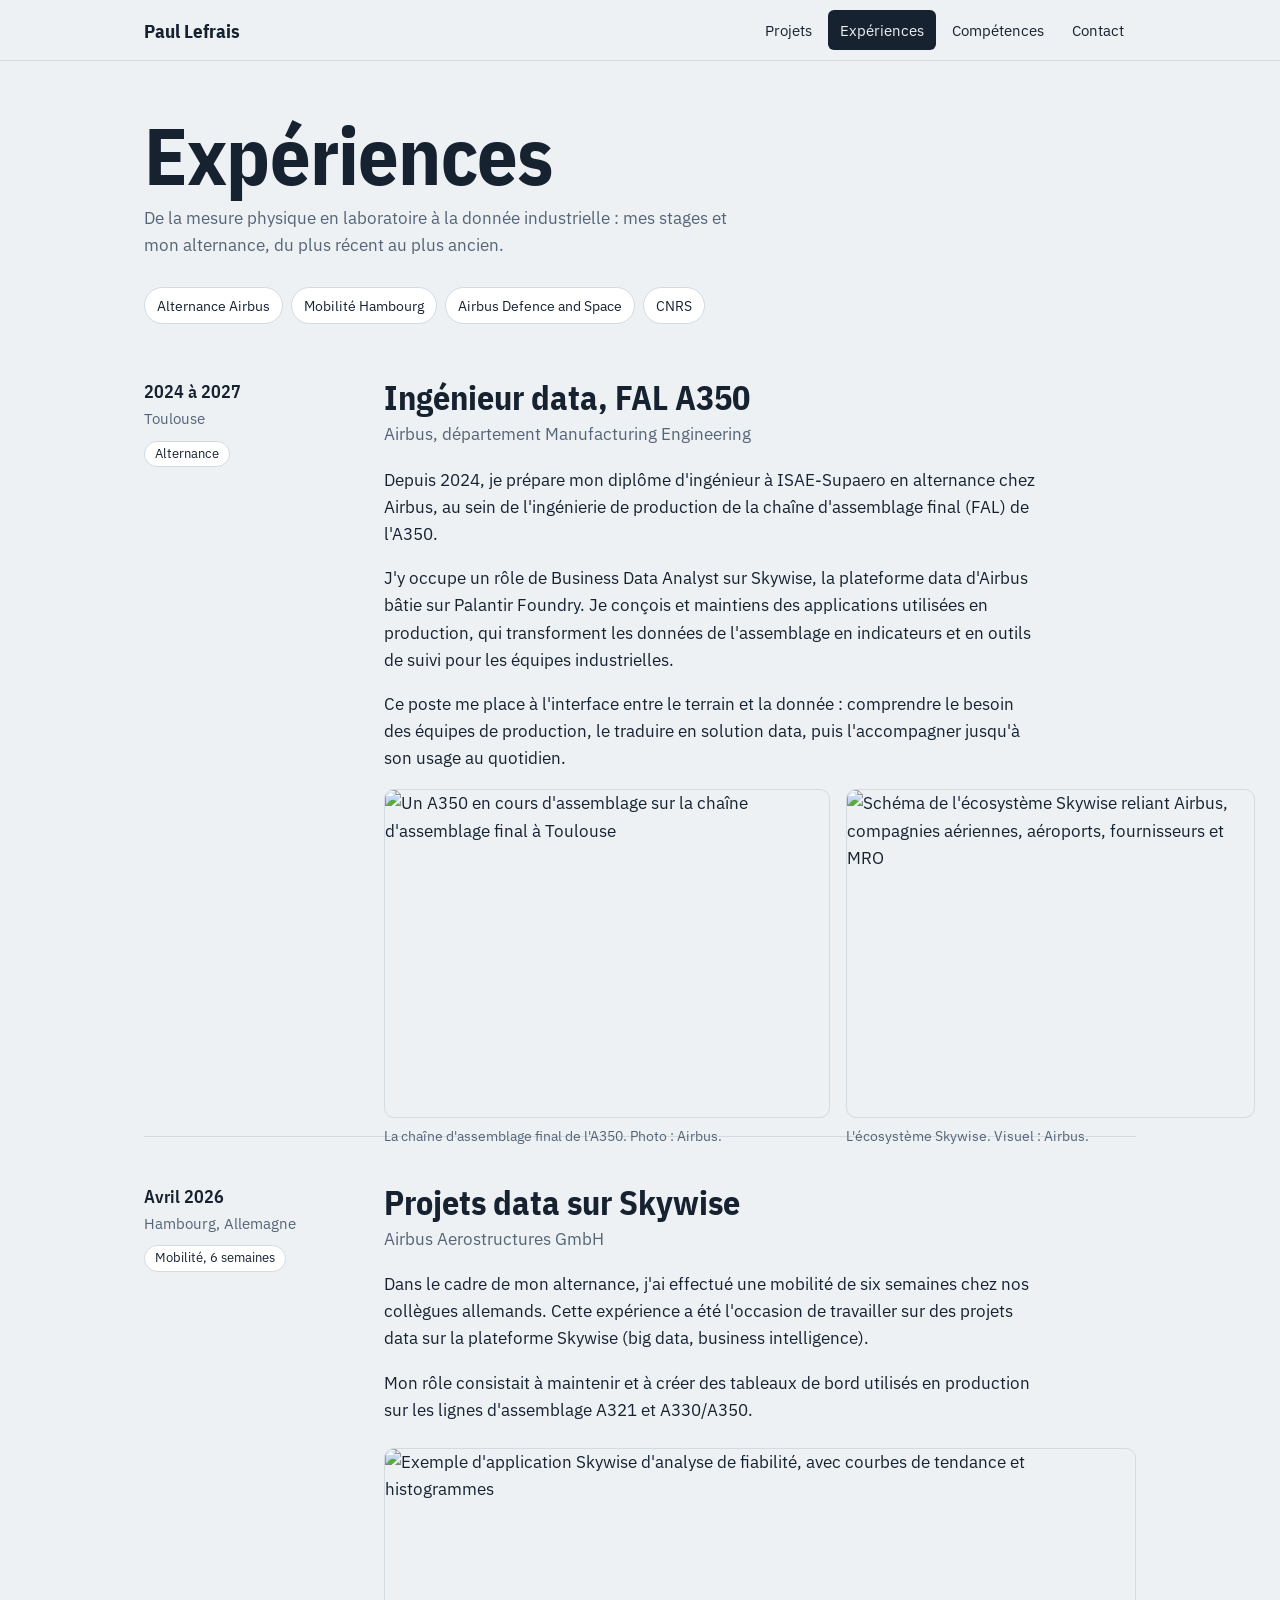
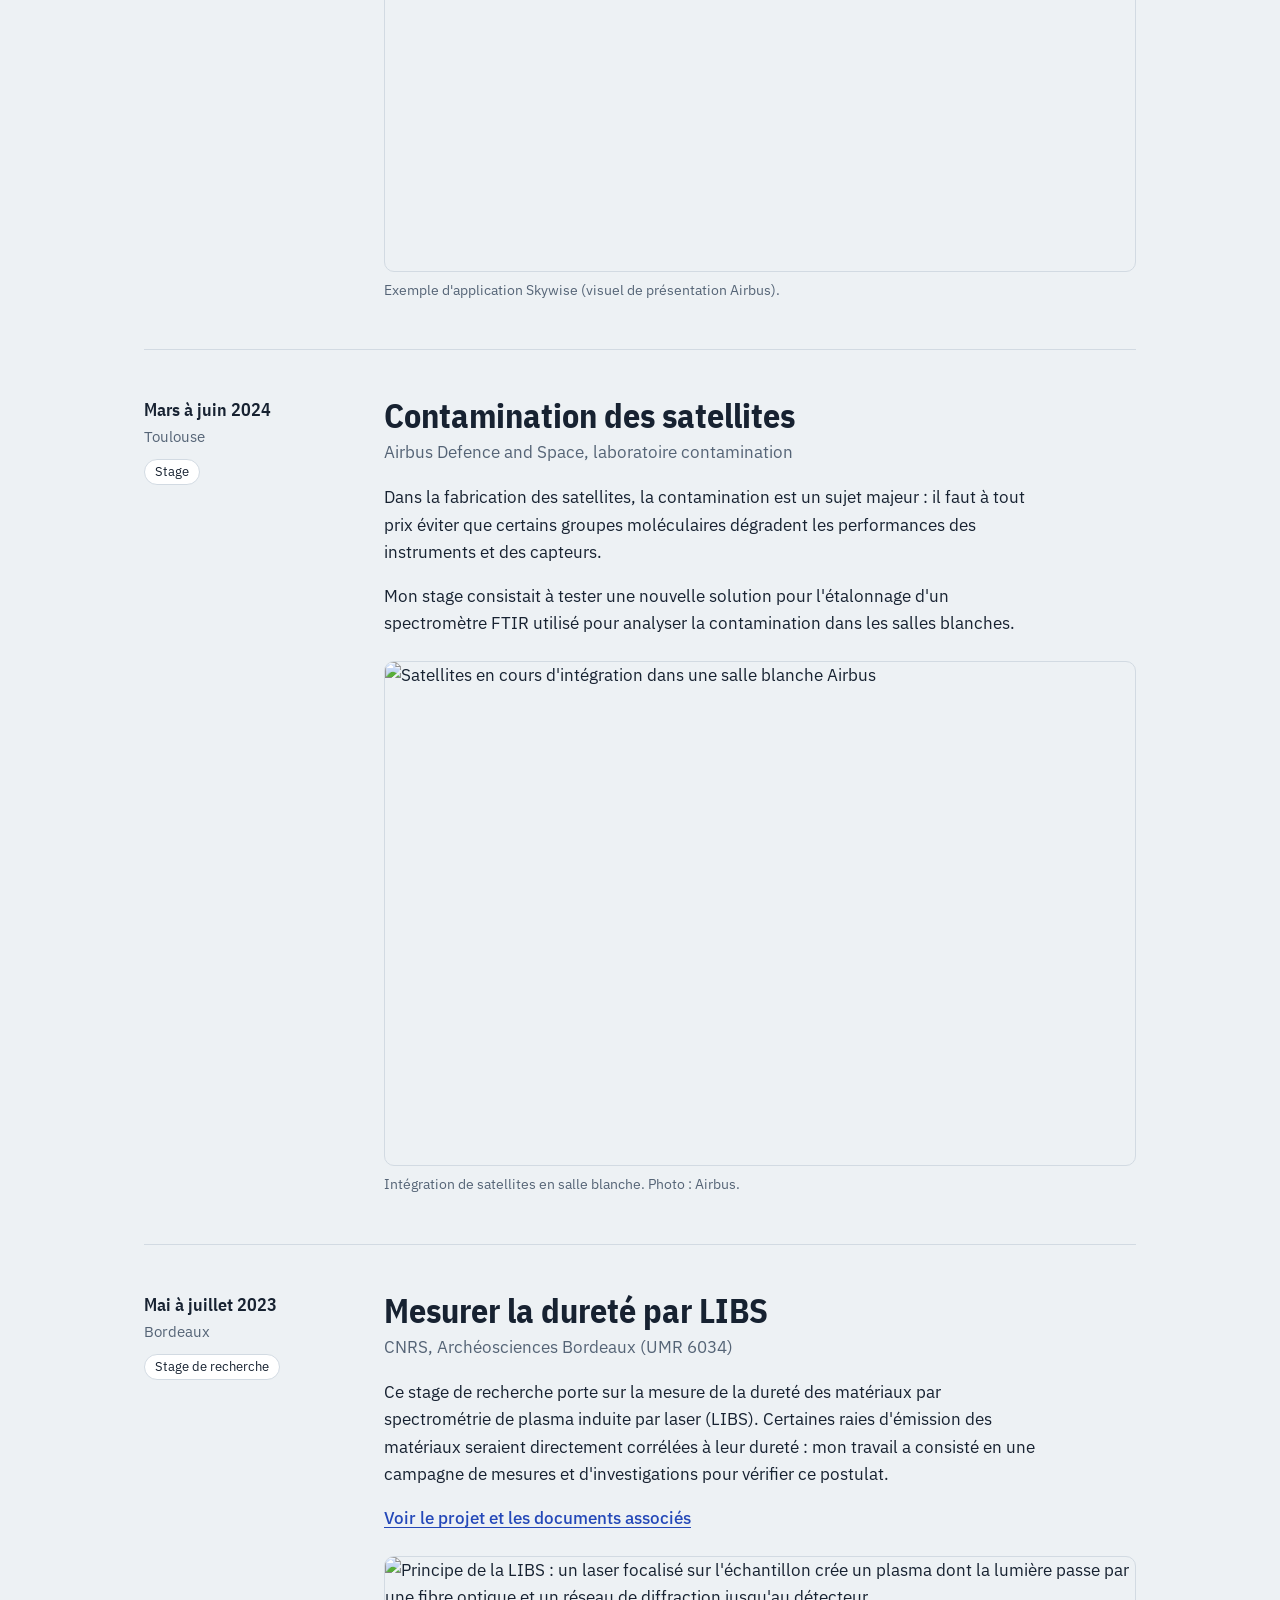
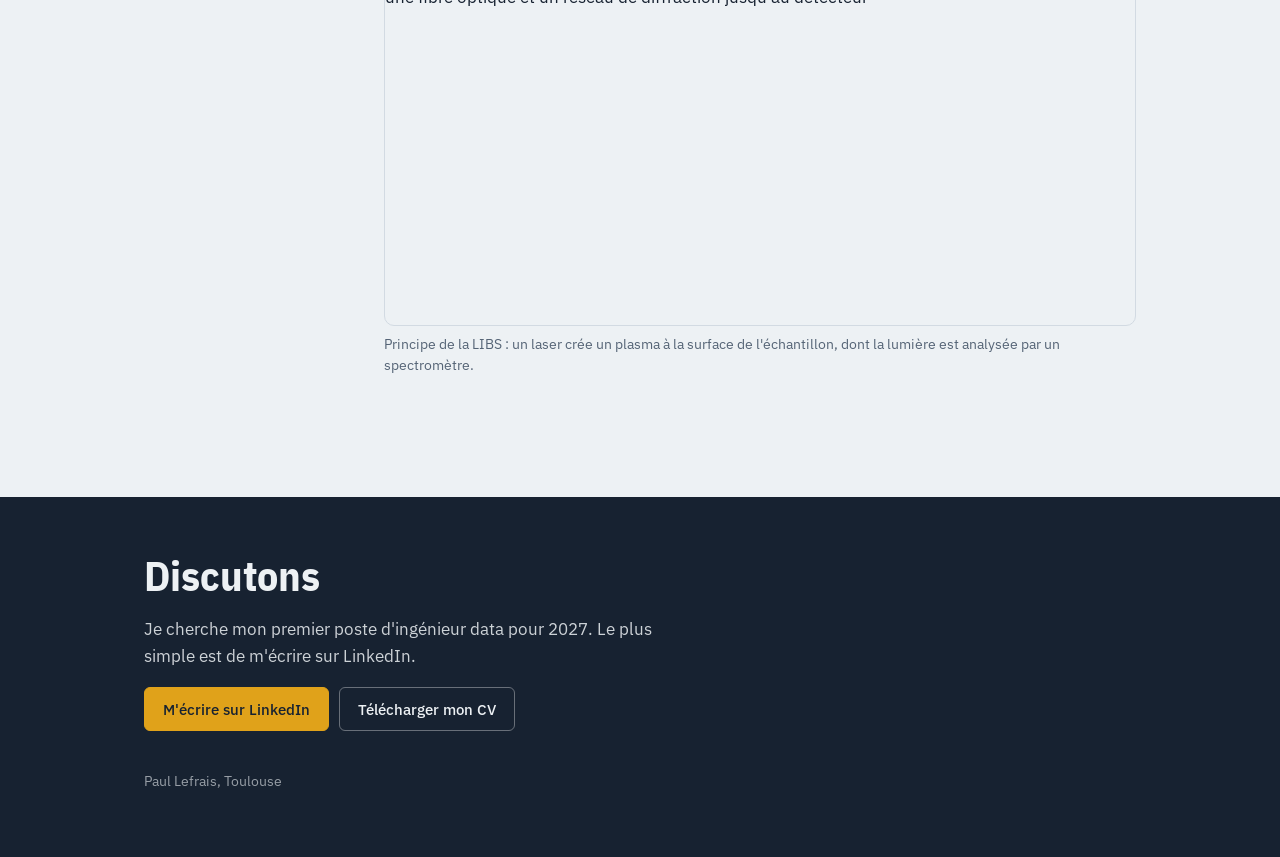
==== experiences.html @ e21dc1cb "Add files via upload" ====
<!DOCTYPE html>
<html lang="fr">
<head>
<meta charset="utf-8">
<meta name="viewport" content="width=device-width, initial-scale=1, viewport-fit=cover">
<title>Expériences | Paul Lefrais</title>
<meta name="description" content="Alternance Airbus (FAL A350, Skywise), mobilité à Hambourg, stages chez Airbus Defence and Space et au CNRS.">
<meta property="og:title" content="Expériences | Paul Lefrais">
<meta property="og:image" content="images/fal-a350.jpg">
<link rel="icon" href="data:image/svg+xml,<svg xmlns='http://www.w3.org/2000/svg' viewBox='0 0 32 32'><rect width='32' height='32' rx='6' fill='%23172231'/><path d='M4 24 L10 24 L13 10 L16 24 L19 18 L22 24 L28 24' stroke='%23F2B632' stroke-width='2.5' fill='none'/></svg>">
<link rel="preconnect" href="https://fonts.googleapis.com">
<link rel="preconnect" href="https://fonts.gstatic.com" crossorigin>
<link href="https://fonts.googleapis.com/css2?family=IBM+Plex+Sans+Condensed:wght@500;600;700&family=IBM+Plex+Sans:ital,wght@0,400;0,500;0,600;1,400&display=swap" rel="stylesheet">
<link rel="stylesheet" href="style.css">
</head>
<body>

<header class="topbar">
  <div class="wrap">
    <a class="brand" href="index.html">Paul Lefrais</a>
    <nav class="menu" aria-label="Navigation principale">
      <a href="index.html#projets">Projets</a>
      <a href="experiences.html" aria-current="page">Expériences</a>
      <a href="index.html#competences">Compétences</a>
      <a href="index.html#contact">Contact</a>
    </nav>
  </div>
</header>

<main class="wrap">
  <div class="page-head">
    <h1>Expériences</h1>
    <p>De la mesure physique en laboratoire à la donnée industrielle : mes stages et mon alternance, du plus récent au plus ancien.</p>
    <ul class="exp-index">
      <li><a href="#airbus-alternance">Alternance Airbus</a></li>
      <li><a href="#hambourg">Mobilité Hambourg</a></li>
      <li><a href="#airbus-ds">Airbus Defence and Space</a></li>
      <li><a href="#cnrs">CNRS</a></li>
    </ul>
  </div>

  <!-- ============ Alternance ============ -->
  <article class="xp" id="airbus-alternance">
    <div class="xp-when">
      <p class="dates">2024 à 2027</p>
      <p class="place">Toulouse</p>
      <span class="tag">Alternance</span>
    </div>
    <div>
      <h2>Ingénieur data, FAL A350</h2>
      <p class="org">Airbus, département Manufacturing Engineering</p>
      <p>Depuis 2024, je prépare mon diplôme d'ingénieur à ISAE-Supaero en alternance chez Airbus, au sein de l'ingénierie de production de la chaîne d'assemblage final (FAL) de l'A350.</p>
      <p>J'y occupe un rôle de Business Data Analyst sur Skywise, la plateforme data d'Airbus bâtie sur Palantir Foundry. Je conçois et maintiens des applications utilisées en production, qui transforment les données de l'assemblage en indicateurs et en outils de suivi pour les équipes industrielles.</p>
      <p>Ce poste me place à l'interface entre le terrain et la donnée : comprendre le besoin des équipes de production, le traduire en solution data, puis l'accompagner jusqu'à son usage au quotidien.</p>
      <div class="pair">
        <figure>
          <img src="images/fal-a350.jpg" alt="Un A350 en cours d'assemblage sur la chaîne d'assemblage final à Toulouse" width="1024" height="683" loading="lazy">
          <figcaption>La chaîne d'assemblage final de l'A350. Photo : Airbus.</figcaption>
        </figure>
        <figure>
          <img src="images/skywise-ecosysteme.jpg" alt="Schéma de l'écosystème Skywise reliant Airbus, compagnies aériennes, aéroports, fournisseurs et MRO" width="1400" height="1020" loading="lazy">
          <figcaption>L'écosystème Skywise. Visuel : Airbus.</figcaption>
        </figure>
      </div>
    </div>
  </article>

  <!-- ============ Hambourg ============ -->
  <article class="xp" id="hambourg">
    <div class="xp-when">
      <p class="dates">Avril 2026</p>
      <p class="place">Hambourg, Allemagne</p>
      <span class="tag">Mobilité, 6 semaines</span>
    </div>
    <div>
      <h2>Projets data sur Skywise</h2>
      <p class="org">Airbus Aerostructures GmbH</p>
      <p>Dans le cadre de mon alternance, j'ai effectué une mobilité de six semaines chez nos collègues allemands. Cette expérience a été l'occasion de travailler sur des projets data sur la plateforme Skywise (big data, business intelligence).</p>
      <p>Mon rôle consistait à maintenir et à créer des tableaux de bord utilisés en production sur les lignes d'assemblage A321 et A330/A350.</p>
      <figure>
        <img src="images/skywise-reliability.jpg" alt="Exemple d'application Skywise d'analyse de fiabilité, avec courbes de tendance et histogrammes" width="1400" height="787" loading="lazy">
        <figcaption>Exemple d'application Skywise (visuel de présentation Airbus).</figcaption>
      </figure>
    </div>
  </article>

  <!-- ============ Airbus DS ============ -->
  <article class="xp" id="airbus-ds">
    <div class="xp-when">
      <p class="dates">Mars à juin 2024</p>
      <p class="place">Toulouse</p>
      <span class="tag">Stage</span>
    </div>
    <div>
      <h2>Contamination des satellites</h2>
      <p class="org">Airbus Defence and Space, laboratoire contamination</p>
      <p>Dans la fabrication des satellites, la contamination est un sujet majeur : il faut à tout prix éviter que certains groupes moléculaires dégradent les performances des instruments et des capteurs.</p>
      <p>Mon stage consistait à tester une nouvelle solution pour l'étalonnage d'un spectromètre FTIR utilisé pour analyser la contamination dans les salles blanches.</p>
      <figure>
        <img src="images/airbus-ds-satellite.jpg" alt="Satellites en cours d'intégration dans une salle blanche Airbus" width="1400" height="939" loading="lazy">
        <figcaption>Intégration de satellites en salle blanche. Photo : Airbus.</figcaption>
      </figure>
    </div>
  </article>

  <!-- ============ CNRS ============ -->
  <article class="xp" id="cnrs">
    <div class="xp-when">
      <p class="dates">Mai à juillet 2023</p>
      <p class="place">Bordeaux</p>
      <span class="tag">Stage de recherche</span>
    </div>
    <div>
      <h2>Mesurer la dureté par LIBS</h2>
      <p class="org">CNRS, Archéosciences Bordeaux (UMR 6034)</p>
      <p>Ce stage de recherche porte sur la mesure de la dureté des matériaux par spectrométrie de plasma induite par laser (LIBS). Certaines raies d'émission des matériaux seraient directement corrélées à leur dureté : mon travail a consisté en une campagne de mesures et d'investigations pour vérifier ce postulat.</p>
      <p><a class="link-proj" href="index.html#projet-libs">Voir le projet et les documents associés</a></p>
      <figure>
        <img src="images/libs-schema.jpg" alt="Principe de la LIBS : un laser focalisé sur l'échantillon crée un plasma dont la lumière passe par une fibre optique et un réseau de diffraction jusqu'au détecteur" width="1400" height="686" loading="lazy">
        <figcaption>Principe de la LIBS : un laser crée un plasma à la surface de l'échantillon, dont la lumière est analysée par un spectromètre.</figcaption>
      </figure>
    </div>
  </article>
</main>

<div class="contact" id="contact">
  <div class="wrap">
    <h2>Discutons</h2>
    <p>Je cherche mon premier poste d'ingénieur data pour 2027. Le plus simple est de m'écrire sur LinkedIn.</p>
    <div class="actions">
      <a class="btn primary" href="https://www.linkedin.com/in/paullefrais" target="_blank" rel="noopener">M'écrire sur LinkedIn</a>
      <a class="btn" href="cv.pdf" download>Télécharger mon CV</a>
    </div>
    <footer>Paul Lefrais, Toulouse</footer>
  </div>
</div>

</body>
</html>
---- style.css ----
/* =========================================================
   Portfolio Paul Lefrais — styles partagés (index + expériences)
   ========================================================= */
:root{
  --mist:#EDF1F4; --paper:#FFFFFF; --ink:#172231; --muted:#556476;
  --rule:#D2DAE2; --accent:#2448B8; --signal:#E0A21A;
  --sans:"IBM Plex Sans",system-ui,-apple-system,"Segoe UI",Roboto,sans-serif;
  --cond:"IBM Plex Sans Condensed","Arial Narrow",system-ui,sans-serif;
  box-sizing:border-box;
  padding-top:env(safe-area-inset-top,0px); padding-bottom:env(safe-area-inset-bottom,0px);
}
@media (prefers-color-scheme:dark){
  :root:not([data-theme="light"]){
    --mist:#0F1722; --paper:#162131; --ink:#E6ECF2; --muted:#9AA9BA;
    --rule:#2A3950; --accent:#7F9CFF; --signal:#F2B632;
  }
}
:root[data-theme="dark"]{
  --mist:#0F1722; --paper:#162131; --ink:#E6ECF2; --muted:#9AA9BA;
  --rule:#2A3950; --accent:#7F9CFF; --signal:#F2B632;
}
*,*::before,*::after{box-sizing:inherit}
[hidden]{display:none !important}
html{scroll-behavior:smooth; scroll-padding-top:calc(env(safe-area-inset-top,0px) + 72px)}
body{margin:0; background:var(--mist); color:var(--ink); font:400 1.0625rem/1.6 var(--sans); -webkit-font-smoothing:antialiased}
img{max-width:100%; height:auto; display:block}
a{color:var(--accent); text-underline-offset:3px}
a:focus-visible,button:focus-visible{outline:3px solid var(--signal); outline-offset:3px; border-radius:4px}
.wrap{max-width:1040px; margin:0 auto; padding:0 24px}

/* ---------- Barre de navigation ---------- */
.topbar{position:sticky; top:0; z-index:20; background:color-mix(in srgb, var(--mist) 88%, transparent); backdrop-filter:blur(10px); -webkit-backdrop-filter:blur(10px); border-bottom:1px solid var(--rule); padding-top:env(safe-area-inset-top,0px); margin-top:calc(-1 * env(safe-area-inset-top,0px))}
.topbar .wrap{display:flex; align-items:center; gap:24px; height:60px}
.brand{font:700 1.2rem var(--cond); color:var(--ink); text-decoration:none; white-space:nowrap}
.menu{display:flex; gap:4px; margin-left:auto; overflow-x:auto; scrollbar-width:none}
.menu::-webkit-scrollbar{display:none}
.menu a{padding:8px 12px; border-radius:6px; color:var(--ink); text-decoration:none; font-size:0.95rem; white-space:nowrap}
.menu a:hover{background:var(--paper)}
.menu a[aria-current="page"]{background:var(--ink); color:var(--mist)}

/* ---------- Boutons ---------- */
.actions{display:flex; flex-wrap:wrap; gap:10px}
.btn{display:inline-flex; align-items:center; gap:8px; padding:11px 18px; border-radius:6px; font:500 0.95rem var(--sans); text-decoration:none; border:1px solid var(--rule); color:var(--ink); background:var(--paper)}
.btn:hover{border-color:var(--ink)}
.btn.primary{background:var(--ink); color:var(--mist); border-color:var(--ink)}
.btn.primary:hover{background:var(--accent); border-color:var(--accent)}

/* ---------- Hero ---------- */
.hero{padding:56px 0 24px}
.id{display:flex; gap:28px; align-items:center}
.id img{width:112px; height:112px; border-radius:50%; object-fit:cover; flex:none; border:3px solid var(--paper); box-shadow:0 0 0 1px var(--rule)}
h1{font:700 clamp(2.8rem,7vw,5rem)/0.95 var(--cond); letter-spacing:-0.01em; margin:0}
.role{margin:10px 0 0; color:var(--muted); font-size:1.05rem}
.pitch{max-width:62ch; font-size:clamp(1.15rem,2.2vw,1.35rem); line-height:1.5; margin:36px 0 28px}

/* ---------- Frise chronologique ---------- */
.frise-head{display:flex; align-items:baseline; justify-content:space-between; gap:16px; flex-wrap:wrap; margin:56px 0 14px}
.frise-head h2{font-size:1.6rem; margin:0}
.frise-head p{margin:0; color:var(--muted); font-size:0.92rem}
.frise{display:grid; grid-template-columns:120px minmax(0,1fr); background:var(--paper); border:1px solid var(--rule); border-radius:10px; overflow:hidden}
.lanes{border-right:1px solid var(--rule); padding-top:34px}
.lane-name{display:flex; align-items:center; padding:0 14px; font:600 0.95rem var(--cond); color:var(--muted); border-top:1px solid var(--rule)}
.track-scroll{overflow-x:auto; -webkit-overflow-scrolling:touch}
.track{position:relative; min-width:880px}
.axis{position:relative; height:34px}
.axis span{position:absolute; top:8px; transform:translateX(-50%); font-size:0.8rem; color:var(--muted)}
.gridline{position:absolute; top:34px; bottom:0; width:1px; background:var(--rule); opacity:.7}
.today{position:absolute; top:26px; bottom:0; width:2px; background:var(--accent)}
.today::before{content:""; position:absolute; top:-5px; left:-4px; width:10px; height:10px; border-radius:50%; background:var(--accent)}
.today-key{display:inline-block; width:10px; height:10px; border-radius:50%; background:var(--accent); margin-right:6px; vertical-align:0}
.lane{position:relative; border-top:1px solid var(--rule)}
.item{position:absolute; height:30px; min-width:max-content; padding:0 12px; border-radius:6px; font:500 0.85rem var(--sans); white-space:nowrap; cursor:pointer; text-align:left; display:flex; align-items:center; border:1.5px solid var(--ink); background:var(--paper); color:var(--ink)}
.item.exp{background:var(--ink); color:var(--mist)}
.item.proj{border-color:var(--signal); background:color-mix(in srgb, var(--signal) 16%, var(--paper))}
.item.ongoing{border-style:dashed}
.item:hover,.item[aria-expanded="true"]{box-shadow:0 0 0 3px color-mix(in srgb, var(--accent) 35%, transparent)}
.frise-foot{display:flex; justify-content:space-between; gap:12px; flex-wrap:wrap; margin:10px 0 0; font-size:0.9rem; color:var(--muted)}
.swipe{display:none}

/* Carte d'aperçu (survol / tap) */
.peek{position:fixed; z-index:40; width:320px; background:var(--paper); color:var(--ink); border:1px solid var(--rule); border-radius:10px; box-shadow:0 12px 32px rgba(15,23,34,.22); overflow:hidden}
.peek[hidden]{display:none}
.peek img{width:100%; height:150px; object-fit:cover; background:var(--mist)}
.peek-body{padding:14px 16px 16px}
.peek-kind{font-size:0.8rem; color:var(--muted); margin:0}
.peek h3{font:600 1.15rem/1.25 var(--cond); margin:2px 0 6px}
.peek p{margin:0; font-size:0.92rem; line-height:1.5}
.peek a.more{display:inline-block; margin-top:10px; font-weight:500; font-size:0.92rem}
.peek-close{display:none; position:absolute; top:8px; right:8px; width:34px; height:34px; border-radius:50%; border:none; background:rgba(15,23,34,.65); color:#fff; font-size:1.1rem; cursor:pointer}
@media (prefers-reduced-motion:no-preference){
  .peek:not([hidden]){animation:peek-in .16s ease-out}
  @keyframes peek-in{from{opacity:0; transform:translateY(4px)}}
}

/* ---------- Sections ---------- */
section{padding:72px 0 8px}
h2{font:700 clamp(1.9rem,4vw,2.6rem)/1.1 var(--cond); margin:0 0 8px}
.lede{color:var(--muted); margin:0 0 40px; max-width:62ch}

/* Projets */
.project{display:grid; grid-template-columns:minmax(0,5fr) minmax(0,6fr); gap:40px; align-items:start; padding:40px 0; border-top:1px solid var(--rule)}
.project:nth-of-type(even) .fig{order:2}
.fig{background:var(--paper); border:1px solid var(--rule); border-radius:10px; padding:20px; display:flex; align-items:center; justify-content:center; min-height:220px}
.fig.logo img{max-width:200px}
.fig svg{width:100%; height:auto}
.project h3{font:600 1.55rem/1.2 var(--cond); margin:0 0 4px}
.ctx{color:var(--muted); font-size:0.95rem; margin:0 0 18px}
.status{display:inline-block; font:500 0.8rem var(--sans); color:var(--accent); border:1px solid currentColor; border-radius:99px; padding:1px 10px; margin-left:8px; vertical-align:middle}
.project dl{margin:0; display:grid; grid-template-columns:auto 1fr; gap:6px 16px}
.project dt{font-weight:600; font-size:0.95rem}
.project dd{margin:0; max-width:58ch}
.tools{display:flex; flex-wrap:wrap; gap:6px; margin:18px 0 0; padding:0; list-style:none}
.tools li{font-size:0.85rem; padding:3px 10px; border-radius:4px; background:var(--paper); border:1px solid var(--rule)}

/* Documents (PDF, présentations) */
.docs{display:flex; flex-wrap:wrap; gap:12px; margin:22px 0 0}
.doc{display:flex; align-items:center; gap:12px; padding:8px 14px 8px 8px; background:var(--paper); border:1px solid var(--rule); border-radius:8px; text-decoration:none; color:var(--ink); max-width:100%}
.doc:hover{border-color:var(--ink)}
.doc-thumb{width:64px; height:46px; border-radius:4px; object-fit:cover; flex:none; border:1px solid var(--rule)}
.doc-ph{width:64px; height:46px; border-radius:4px; flex:none; display:flex; align-items:center; justify-content:center; font:700 0.8rem var(--cond); letter-spacing:.04em; color:var(--paper); background:var(--accent)}
.doc strong{display:block; font-size:0.93rem; font-weight:500}
.doc small{color:var(--muted); font-size:0.8rem}

/* Compétences */
.skills{display:grid; grid-template-columns:repeat(3,minmax(0,1fr)); gap:32px}
.skills h3{font:600 1.15rem var(--cond); margin:0 0 10px}
.skills ul{margin:0; padding:0; list-style:none}
.skills li{padding:7px 0; border-bottom:1px solid var(--rule); font-size:0.97rem}

/* ---------- Page Expériences ---------- */
.page-head{padding:56px 0 8px}
.page-head p{color:var(--muted); max-width:60ch; margin:12px 0 0}
.exp-index{display:flex; flex-wrap:wrap; gap:8px; margin:28px 0 0; padding:0; list-style:none}
.exp-index a{display:block; padding:6px 12px; border:1px solid var(--rule); border-radius:99px; background:var(--paper); color:var(--ink); text-decoration:none; font-size:0.9rem}
.exp-index a:hover{border-color:var(--ink)}
.xp{display:grid; grid-template-columns:200px minmax(0,1fr); gap:40px; padding:48px 0; border-top:1px solid var(--rule)}
.xp:first-of-type{border-top:none}
.xp-when{position:sticky; top:84px; align-self:start}
.xp-when .dates{font:600 1.1rem var(--cond); margin:0}
.xp-when .place{color:var(--muted); font-size:0.92rem; margin:4px 0 0}
.xp-when .tag{display:inline-block; margin-top:10px; font-size:0.8rem; padding:2px 10px; border-radius:99px; border:1px solid var(--rule); background:var(--paper)}
.xp h2{font-size:clamp(1.6rem,3.2vw,2.1rem); margin:0 0 4px}
.xp .org{color:var(--muted); margin:0 0 18px}
.xp p{max-width:66ch}
.xp figure{margin:24px 0 0}
.xp figure img{border-radius:10px; border:1px solid var(--rule); width:100%}
.xp figcaption{font-size:0.85rem; color:var(--muted); margin-top:8px}
.xp .pair{display:grid; grid-template-columns:1fr 1fr; gap:16px}
.xp .pair figure{margin:0}
.xp .pair img{height:100%; object-fit:cover}
.xp .link-proj{font-weight:500}

/* ---------- Contact ---------- */
.contact{margin:72px 0 0; padding:56px 0 64px; background:var(--ink); color:var(--mist)}
.contact h2{color:var(--mist)}
.contact p{max-width:56ch; opacity:.85}
.contact .btn{background:transparent; color:var(--mist); border-color:rgba(255,255,255,.35)}
.contact .btn:hover{border-color:var(--signal)}
.contact .btn.primary{background:var(--signal); color:#172231; border-color:var(--signal)}
footer{font-size:0.85rem; opacity:.6; margin-top:40px}

/* ---------- Mobile ---------- */
@media (max-width:760px){
  .topbar .wrap{gap:12px}
  .brand{display:none}
  .menu{margin-left:0}
  .hero{padding-top:32px}
  .id{gap:18px}
  .id img{width:84px; height:84px}
  .frise{grid-template-columns:92px minmax(0,1fr)}
  .lane-name{padding:0 10px; font-size:0.85rem}
  .swipe{display:inline}
  .hint-desk{display:none}
  .menu{gap:0} .menu a{padding:8px 8px; font-size:0.88rem}
  .project{grid-template-columns:1fr; gap:24px}
  .project:nth-of-type(even) .fig{order:0}
  .skills{grid-template-columns:1fr; gap:36px}
  .xp{grid-template-columns:1fr; gap:12px}
  .xp-when{position:static}
  .xp .pair{grid-template-columns:1fr}
}
@media (max-width:640px){
  .peek{left:12px !important; right:12px; top:auto !important; bottom:calc(12px + env(safe-area-inset-bottom,0px)); width:auto}
  .peek-close{display:block}
}
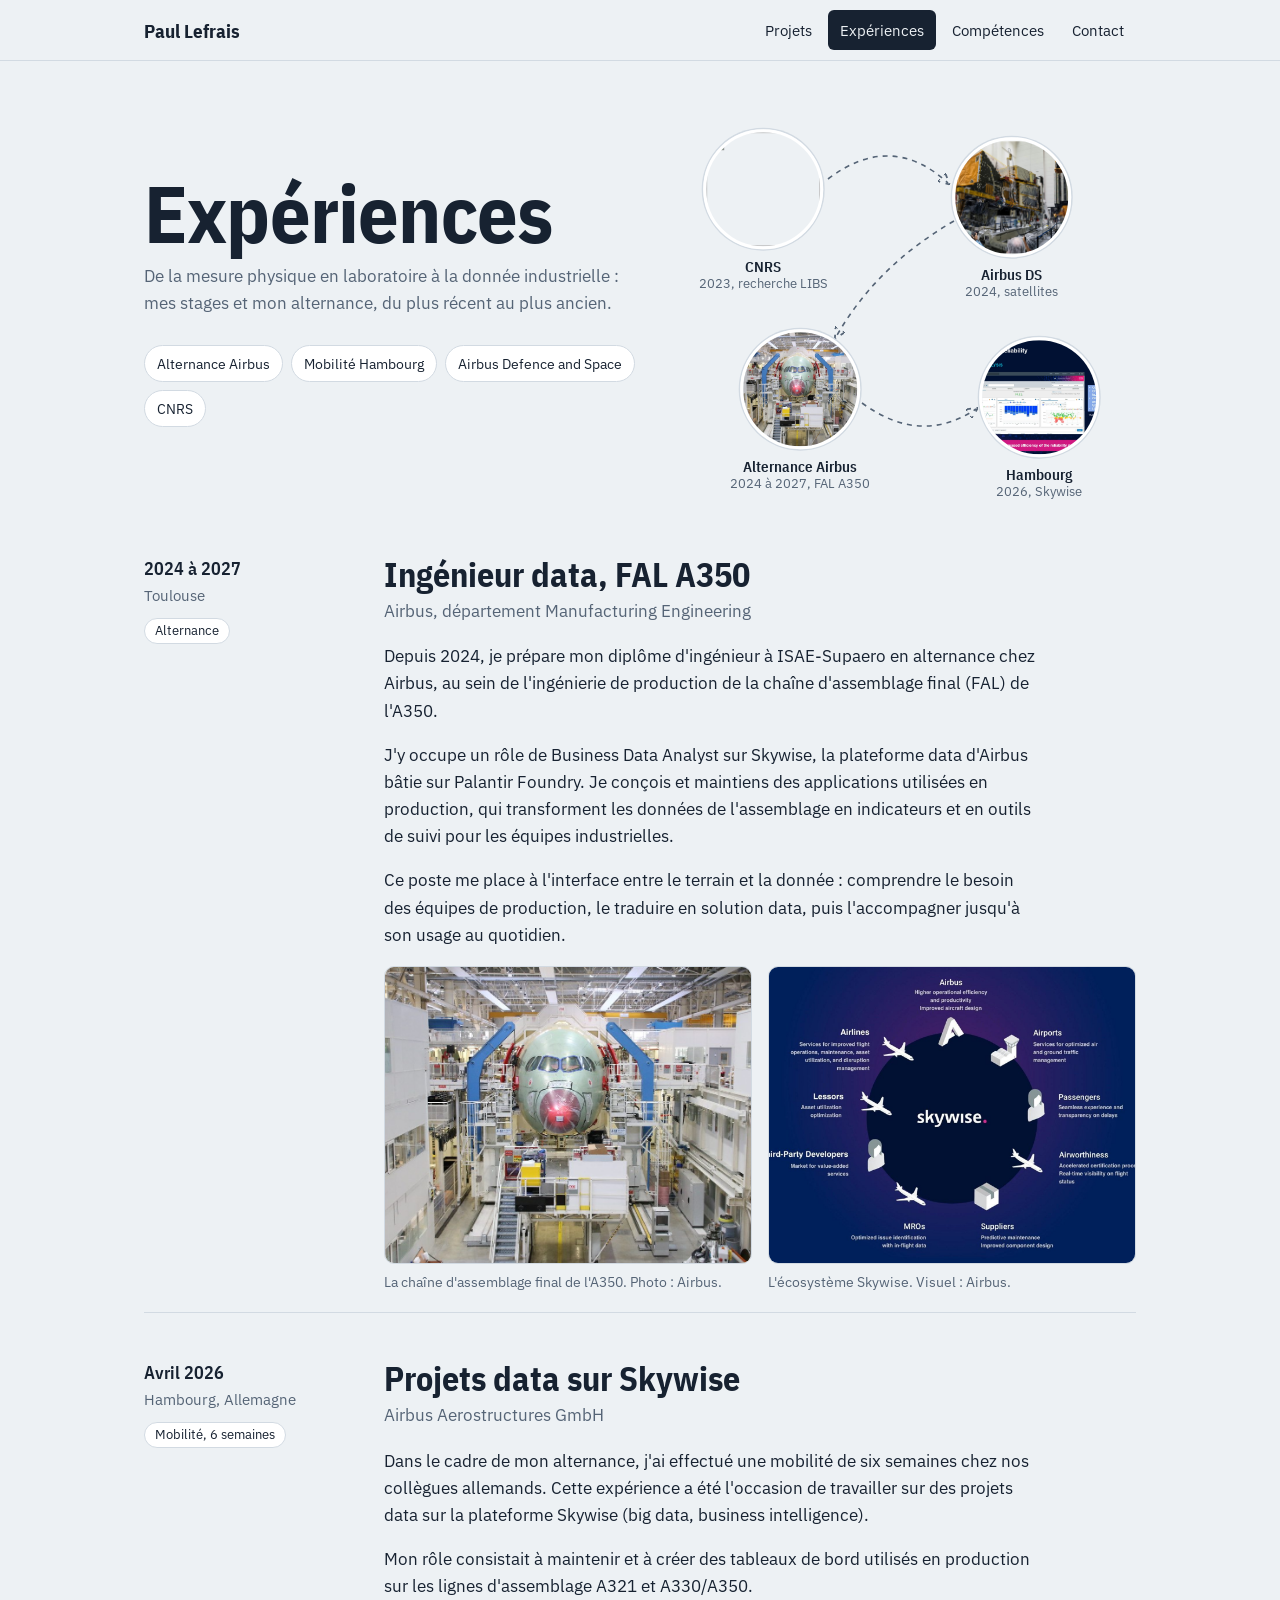
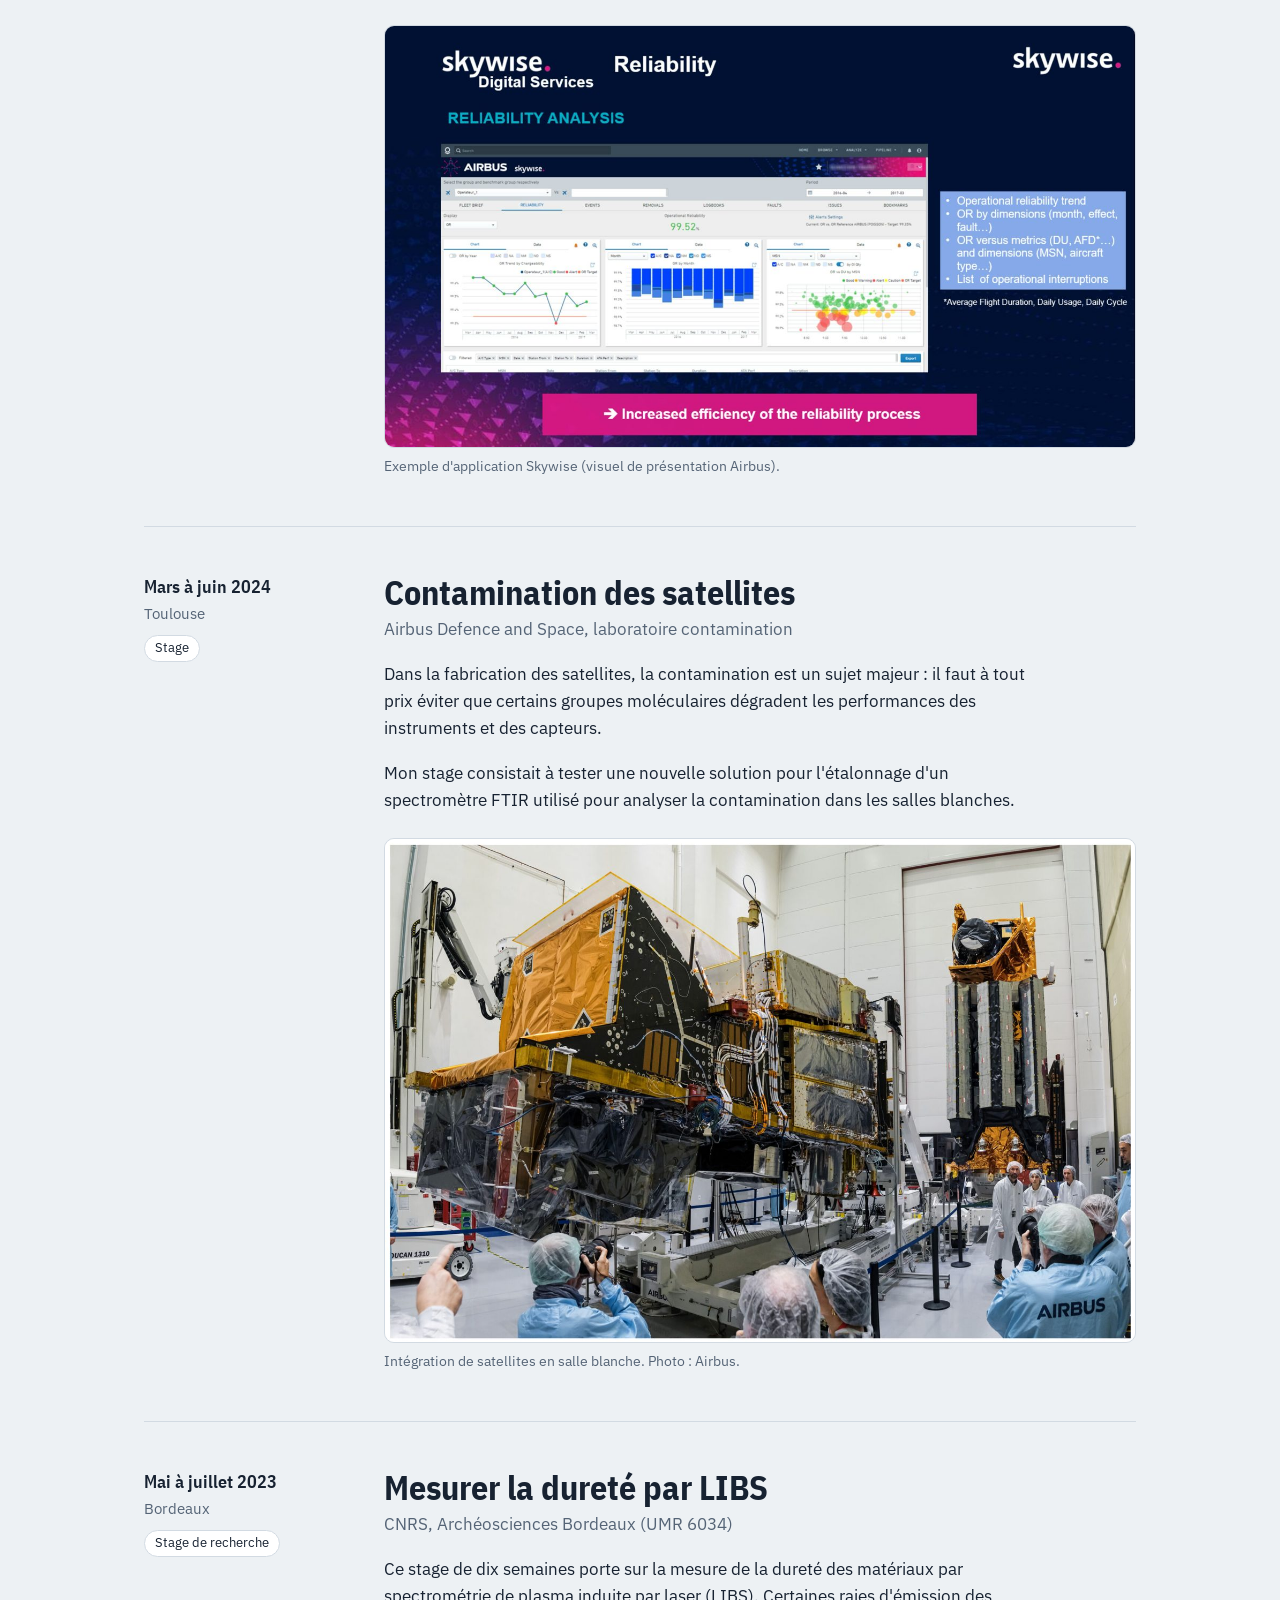
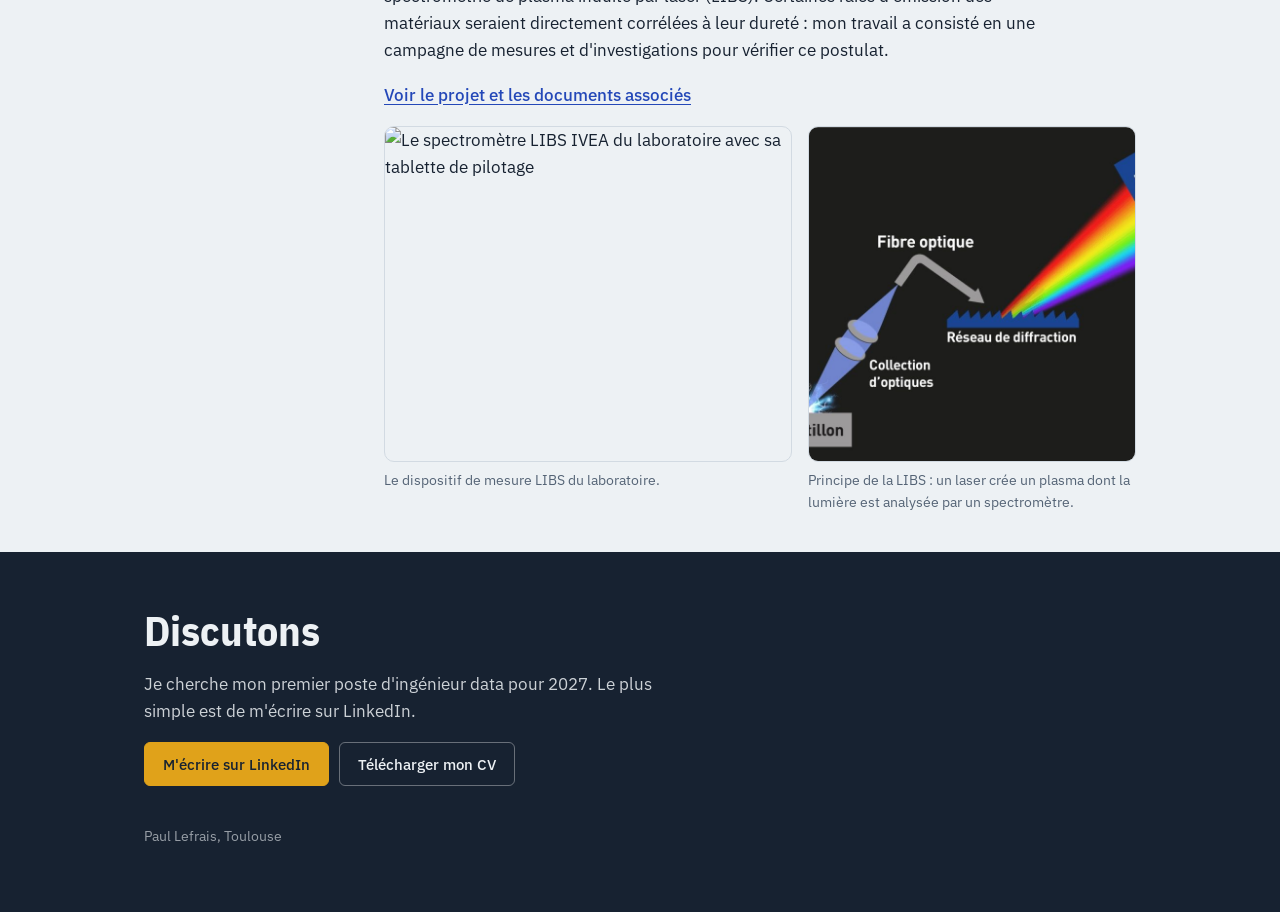
==== commit 40840ee3: "Add files via upload" ====
--- a/experiences.html
+++ b/experiences.html
@@ -22,21 +22,48 @@
       <a href="index.html#projets">Projets</a>
       <a href="experiences.html" aria-current="page">Expériences</a>
       <a href="index.html#competences">Compétences</a>
-      <a href="index.html#contact">Contact</a>
+      <a href="#contact">Contact</a>
     </nav>
   </div>
 </header>
 
 <main class="wrap">
   <div class="page-head">
-    <h1>Expériences</h1>
-    <p>De la mesure physique en laboratoire à la donnée industrielle : mes stages et mon alternance, du plus récent au plus ancien.</p>
-    <ul class="exp-index">
-      <li><a href="#airbus-alternance">Alternance Airbus</a></li>
-      <li><a href="#hambourg">Mobilité Hambourg</a></li>
-      <li><a href="#airbus-ds">Airbus Defence and Space</a></li>
-      <li><a href="#cnrs">CNRS</a></li>
-    </ul>
+    <div>
+      <h1>Expériences</h1>
+      <p>De la mesure physique en laboratoire à la donnée industrielle : mes stages et mon alternance, du plus récent au plus ancien.</p>
+      <ul class="exp-index">
+        <li><a href="#airbus-alternance">Alternance Airbus</a></li>
+        <li><a href="#hambourg">Mobilité Hambourg</a></li>
+        <li><a href="#airbus-ds">Airbus Defence and Space</a></li>
+        <li><a href="#cnrs">CNRS</a></li>
+      </ul>
+    </div>
+    <!-- Parcours en images : chaque rond mène à sa section. Positions en % (left, top) modifiables. -->
+    <nav class="xp-map" aria-label="Parcours en images">
+      <svg viewBox="0 0 460 400" aria-hidden="true">
+        <defs><marker id="fl" viewBox="0 0 10 10" refX="8" refY="5" markerWidth="7" markerHeight="7" orient="auto"><path d="M0,0 L10,5 L0,10 z" fill="var(--muted)"/></marker></defs>
+        <path d="M152 78 Q 215 30 272 82" marker-end="url(#fl)"/>
+        <path d="M278 120 Q 200 165 160 236" marker-end="url(#fl)"/>
+        <path d="M186 302 Q 245 345 300 308" marker-end="url(#fl)"/>
+      </svg>
+      <a class="xp-node" href="#cnrs" style="left:19%; top:22%">
+        <span class="ring"><img src="images/cnrs-libs-setup.jpg" alt=""></span>
+        <span class="cap">CNRS<small>2023, recherche LIBS</small></span>
+      </a>
+      <a class="xp-node" href="#airbus-ds" style="left:73%; top:24%">
+        <span class="ring"><img src="images/airbus-ds-satellite.jpg" alt=""></span>
+        <span class="cap">Airbus DS<small>2024, satellites</small></span>
+      </a>
+      <a class="xp-node" href="#airbus-alternance" style="left:27%; top:72%">
+        <span class="ring"><img src="images/fal-a350.jpg" alt=""></span>
+        <span class="cap">Alternance Airbus<small>2024 à 2027, FAL A350</small></span>
+      </a>
+      <a class="xp-node" href="#hambourg" style="left:79%; top:74%">
+        <span class="ring"><img src="images/skywise-reliability.jpg" alt=""></span>
+        <span class="cap">Hambourg<small>2026, Skywise</small></span>
+      </a>
+    </nav>
   </div>
 
   <!-- ============ Alternance ============ -->
@@ -113,12 +140,18 @@
     <div>
       <h2>Mesurer la dureté par LIBS</h2>
       <p class="org">CNRS, Archéosciences Bordeaux (UMR 6034)</p>
-      <p>Ce stage de recherche porte sur la mesure de la dureté des matériaux par spectrométrie de plasma induite par laser (LIBS). Certaines raies d'émission des matériaux seraient directement corrélées à leur dureté : mon travail a consisté en une campagne de mesures et d'investigations pour vérifier ce postulat.</p>
+      <p>Ce stage de dix semaines porte sur la mesure de la dureté des matériaux par spectrométrie de plasma induite par laser (LIBS). Certaines raies d'émission des matériaux seraient directement corrélées à leur dureté : mon travail a consisté en une campagne de mesures et d'investigations pour vérifier ce postulat.</p>
       <p><a class="link-proj" href="index.html#projet-libs">Voir le projet et les documents associés</a></p>
-      <figure>
-        <img src="images/libs-schema.jpg" alt="Principe de la LIBS : un laser focalisé sur l'échantillon crée un plasma dont la lumière passe par une fibre optique et un réseau de diffraction jusqu'au détecteur" width="1400" height="686" loading="lazy">
-        <figcaption>Principe de la LIBS : un laser crée un plasma à la surface de l'échantillon, dont la lumière est analysée par un spectromètre.</figcaption>
-      </figure>
+      <div class="pair">
+        <figure>
+          <img src="images/cnrs-libs-setup.jpg" alt="Le spectromètre LIBS IVEA du laboratoire avec sa tablette de pilotage" width="900" height="675" loading="lazy">
+          <figcaption>Le dispositif de mesure LIBS du laboratoire.</figcaption>
+        </figure>
+        <figure>
+          <img src="images/libs-schema.jpg" alt="Principe de la LIBS : un laser focalisé sur l'échantillon crée un plasma dont la lumière passe par une fibre optique et un réseau de diffraction jusqu'au détecteur" width="1400" height="686" loading="lazy">
+          <figcaption>Principe de la LIBS : un laser crée un plasma dont la lumière est analysée par un spectromètre.</figcaption>
+        </figure>
+      </div>
     </div>
   </article>
 </main>
--- a/style.css
+++ b/style.css
@@ -36,7 +36,7 @@
 .menu::-webkit-scrollbar{display:none}
 .menu a{padding:8px 12px; border-radius:6px; color:var(--ink); text-decoration:none; font-size:0.95rem; white-space:nowrap}
 .menu a:hover{background:var(--paper)}
-.menu a[aria-current="page"]{background:var(--ink); color:var(--mist)}
+.menu a[aria-current]{background:var(--ink); color:var(--mist)}
 
 /* ---------- Boutons ---------- */
 .actions{display:flex; flex-wrap:wrap; gap:10px}
@@ -103,6 +103,7 @@
 .fig{background:var(--paper); border:1px solid var(--rule); border-radius:10px; padding:20px; display:flex; align-items:center; justify-content:center; min-height:220px}
 .fig.logo img{max-width:200px}
 .fig svg{width:100%; height:auto}
+.fig.dash{padding:0; overflow:hidden; display:block}
 .project h3{font:600 1.55rem/1.2 var(--cond); margin:0 0 4px}
 .ctx{color:var(--muted); font-size:0.95rem; margin:0 0 18px}
 .status{display:inline-block; font:500 0.8rem var(--sans); color:var(--accent); border:1px solid currentColor; border-radius:99px; padding:1px 10px; margin-left:8px; vertical-align:middle}
@@ -116,8 +117,9 @@
 .docs{display:flex; flex-wrap:wrap; gap:12px; margin:22px 0 0}
 .doc{display:flex; align-items:center; gap:12px; padding:8px 14px 8px 8px; background:var(--paper); border:1px solid var(--rule); border-radius:8px; text-decoration:none; color:var(--ink); max-width:100%}
 .doc:hover{border-color:var(--ink)}
-.doc-thumb{width:64px; height:46px; border-radius:4px; object-fit:cover; flex:none; border:1px solid var(--rule)}
-.doc-ph{width:64px; height:46px; border-radius:4px; flex:none; display:flex; align-items:center; justify-content:center; font:700 0.8rem var(--cond); letter-spacing:.04em; color:var(--paper); background:var(--accent)}
+.doc-thumb{width:56px; height:72px; border-radius:4px; object-fit:cover; object-position:top; flex:none; border:1px solid var(--rule); background:#fff}
+.doc-thumb.wide{width:96px; height:54px}
+.doc-ph{width:56px; height:72px; border-radius:4px; flex:none; display:flex; align-items:center; justify-content:center; font:700 0.8rem var(--cond); letter-spacing:.04em; color:var(--paper); background:var(--accent)}
 .doc strong{display:block; font-size:0.93rem; font-weight:500}
 .doc small{color:var(--muted); font-size:0.8rem}
 
@@ -128,7 +130,18 @@
 .skills li{padding:7px 0; border-bottom:1px solid var(--rule); font-size:0.97rem}
 
 /* ---------- Page Expériences ---------- */
-.page-head{padding:56px 0 8px}
+.page-head{padding:40px 0 8px; display:grid; grid-template-columns:minmax(0,1fr) minmax(0,460px); gap:32px; align-items:center}
+/* Parcours en images (en-tête) */
+.xp-map{position:relative; width:100%; aspect-ratio:460/400}
+.xp-map svg{position:absolute; inset:0; width:100%; height:100%; overflow:visible}
+.xp-map path{fill:none; stroke:var(--muted); stroke-width:1.6; stroke-dasharray:5 5}
+.xp-node{position:absolute; width:26%; transform:translate(-50%,-50%); text-align:center; text-decoration:none; color:var(--ink)}
+.xp-node .ring{display:block; aspect-ratio:1; border-radius:50%; overflow:hidden; border:3px solid var(--paper); box-shadow:0 0 0 1.5px var(--rule); transition:transform .2s ease, box-shadow .2s ease}
+.xp-node img{width:100%; height:100%; object-fit:cover}
+.xp-node .cap{position:absolute; top:100%; left:-25%; right:-25%; margin-top:8px; font:600 0.95rem/1.2 var(--cond)}
+.xp-node .cap small{display:block; font:400 0.8rem var(--sans); color:var(--muted)}
+.xp-node:hover .ring,.xp-node:focus-visible .ring{transform:scale(1.07); box-shadow:0 0 0 3px var(--accent)}
+.xp-node:hover .cap{color:var(--accent)}
 .page-head p{color:var(--muted); max-width:60ch; margin:12px 0 0}
 .exp-index{display:flex; flex-wrap:wrap; gap:8px; margin:28px 0 0; padding:0; list-style:none}
 .exp-index a{display:block; padding:6px 12px; border:1px solid var(--rule); border-radius:99px; background:var(--paper); color:var(--ink); text-decoration:none; font-size:0.9rem}
@@ -176,6 +189,10 @@
   .project:nth-of-type(even) .fig{order:0}
   .skills{grid-template-columns:1fr; gap:36px}
   .xp{grid-template-columns:1fr; gap:12px}
+  .page-head{grid-template-columns:1fr; gap:8px}
+  .xp-map{max-width:420px; margin:12px auto 0}
+  .xp-node .cap{font-size:0.82rem}
+  .xp-node .cap small{display:none}
   .xp-when{position:static}
   .xp .pair{grid-template-columns:1fr}
 }
